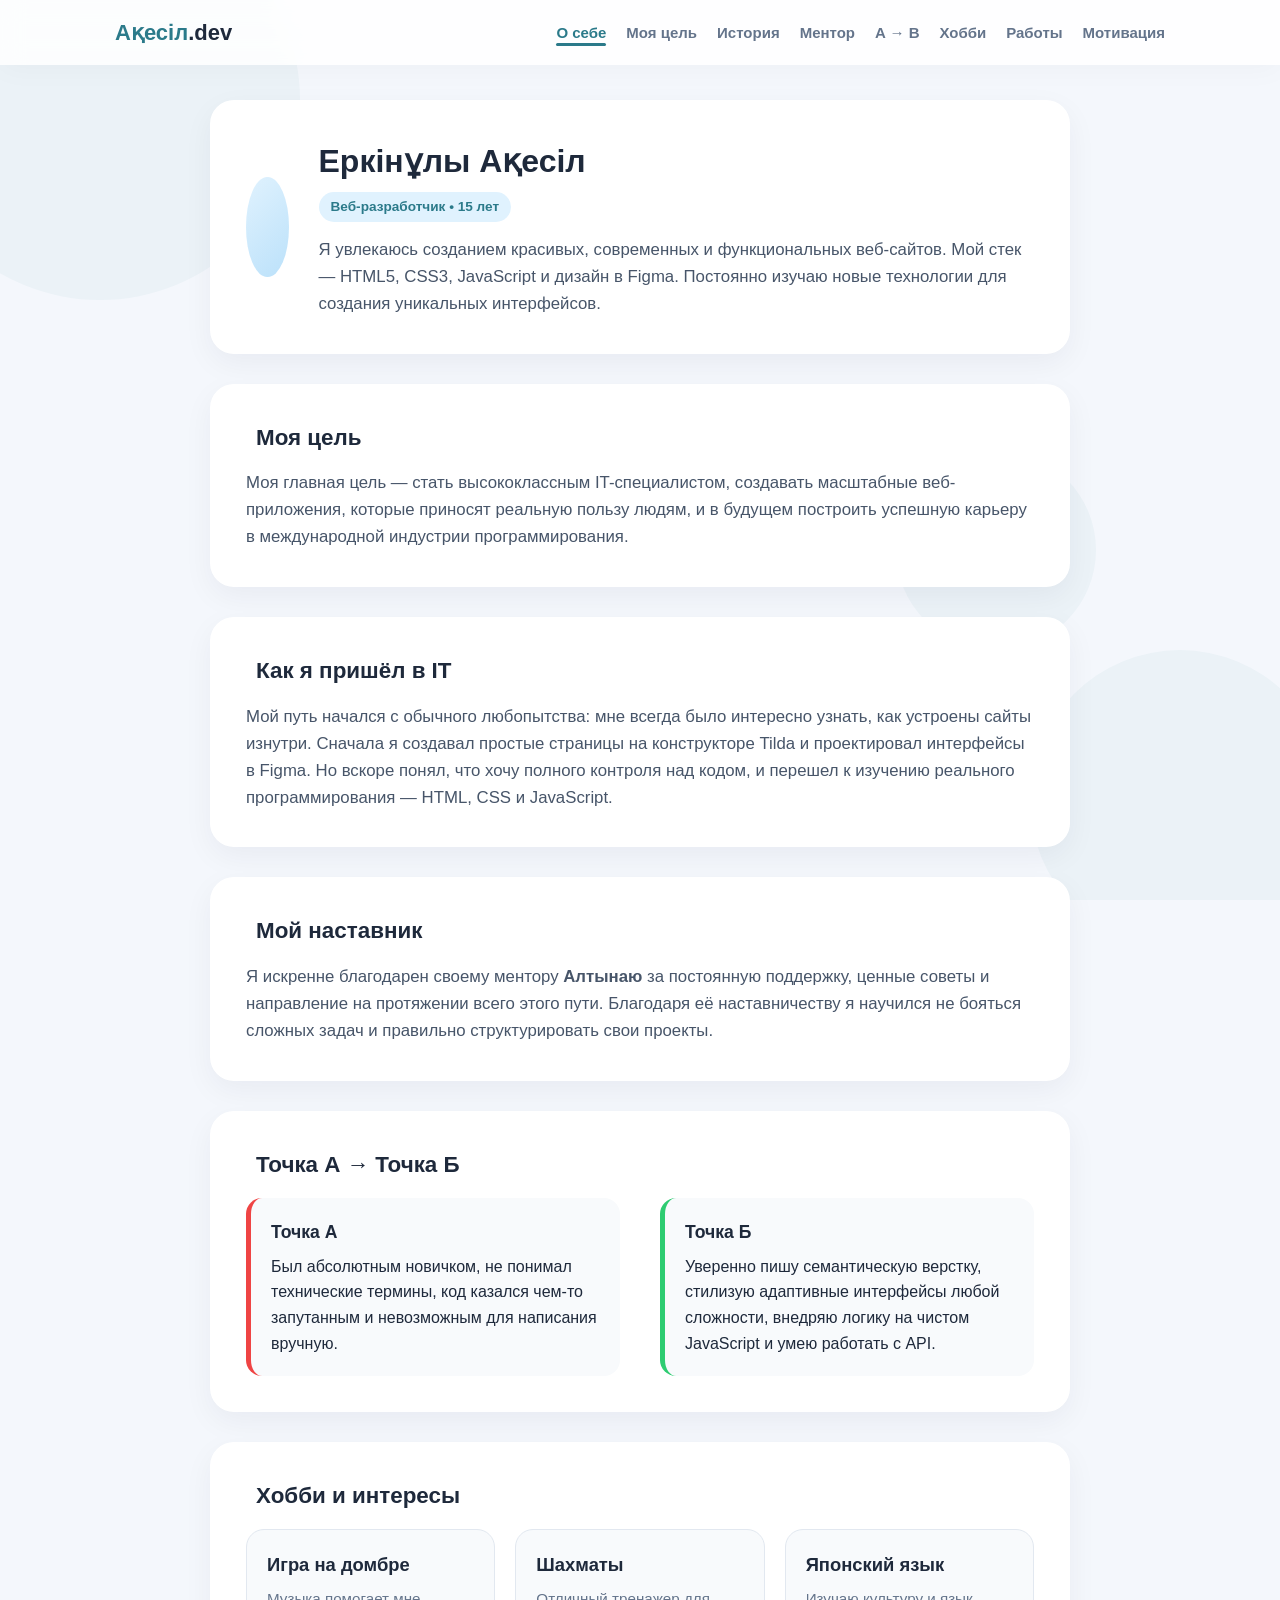
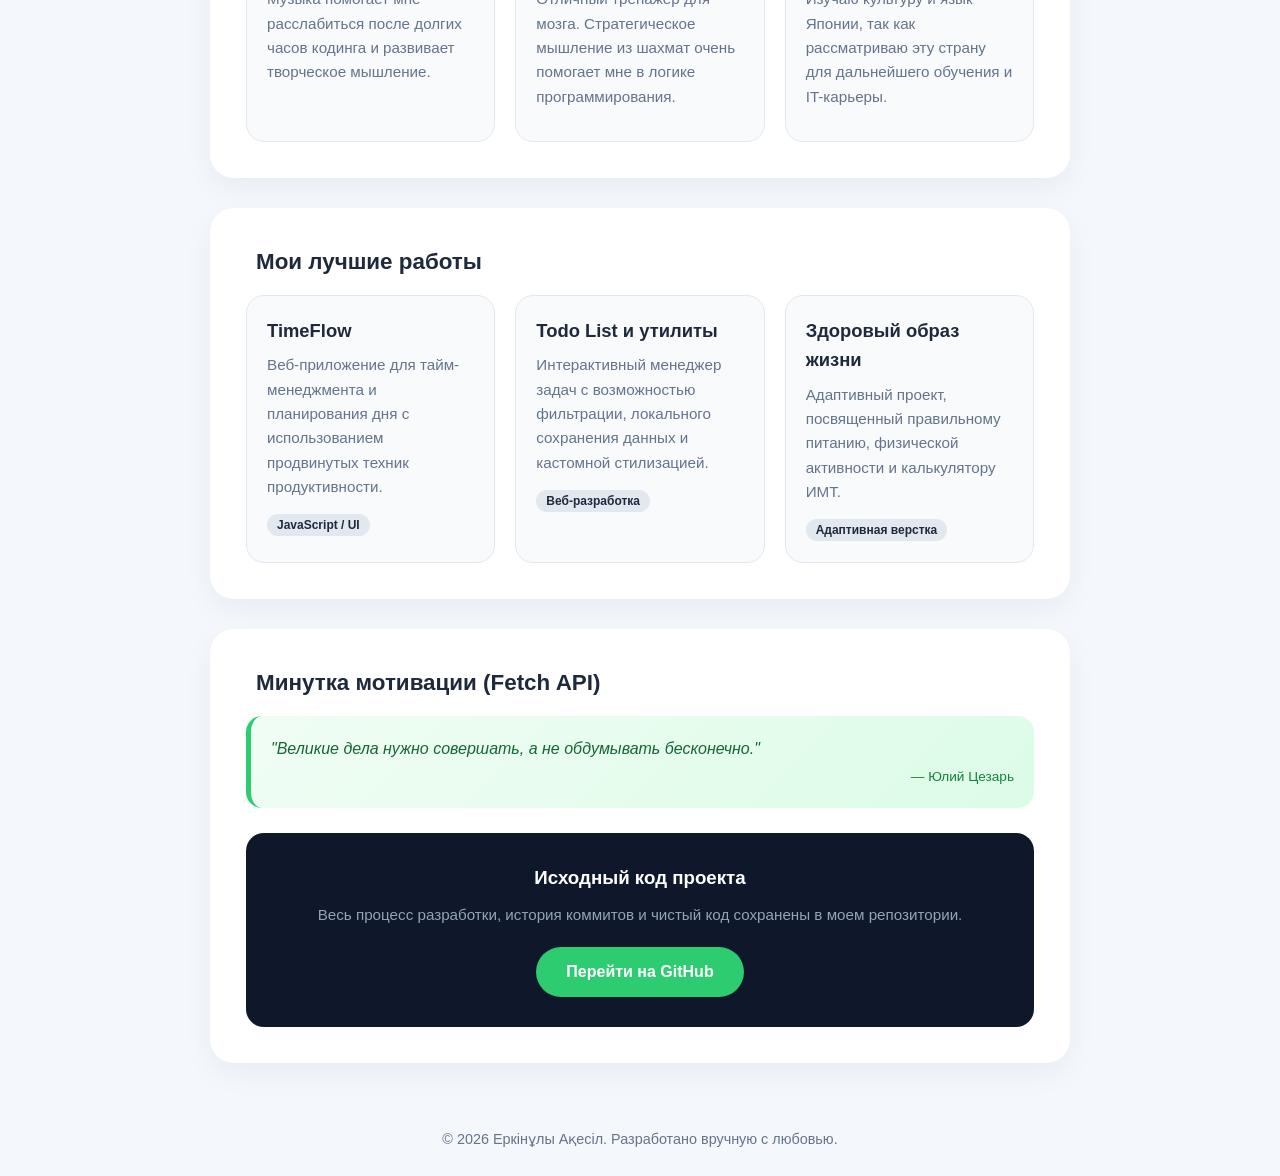
==== index.html @ fbc14b7b "Rename Index.html to index.html" ====
<!DOCTYPE html>
<html lang="ru">
<head>
    <meta charset="UTF-8">
    <meta name="viewport" content="width=device-width, initial-scale=1.0">
    <title>Портфолио | Еркінұлы Ақесіл</title>
    <link rel="stylesheet" href="Style.css">
</head>
<body>

    <div class="bg-circles">
        <div class="circle circle-1"></div>
        <div class="circle circle-2"></div>
        <div class="circle circle-3"></div>
    </div>

    <header id="header">
        <nav class="nav-container">
            <a href="#" class="logo">Ақесіл<span>.dev</span></a>
            <ul class="nav-menu" id="navMenu">
                <li><a href="#about" class="nav-link active">О себе</a></li>
                <li><a href="#target" class="nav-link">Моя цель</a></li>
                <li><a href="#history" class="nav-link">История</a></li>
                <li><a href="#mentor" class="nav-link">Ментор</a></li>
                <li><a href="#progress" class="nav-link">A → B</a></li>
                <li><a href="#hobbies" class="nav-link">Хобби</a></li>
                <li><a href="#works" class="nav-link">Работы</a></li>
                <li><a href="#api-section" class="nav-link">Мотивация</a></li>
            </ul>
            <div class="hamburger" id="hamburgerMenu">
                <span></span>
                <span></span>
                <span></span>
            </div>
        </nav>
    </header>

    <main class="content-wrapper">
        
        <section id="about" class="section-block">
            <div class="me-profile">
                <div class="me-avatar">
                    <i class="fas fa-user-astronaut"></i>
                </div>
                <div class="me-info">
                    <h1 class="me-name">Еркінұлы Ақесіл</h1>
                    <span class="badge-main">Веб-разработчик • 15 лет</span>
                    <p class="description">Я увлекаюсь созданием красивых, современных и функциональных веб-сайтов. Мой стек — HTML5, CSS3, JavaScript и дизайн в Figma. Постоянно изучаю новые технологии для создания уникальных интерфейсов.</p>
                </div>
            </div>
        </section>

        <section id="target" class="section-block">
            <h2 class="projects-title"><i class="fas fa-bullseye"></i> Моя цель</h2>
            <p class="description">Моя главная цель — стать высококлассным IT-специалистом, создавать масштабные веб-приложения, которые приносят реальную пользу людям, и в будущем построить успешную карьеру в международной индустрии программирования.</p>
        </section>

        <section id="history" class="section-block">
            <h2 class="projects-title"><i class="fas fa-route"></i> Как я пришёл в IT</h2>
            <p class="description">Мой путь начался с обычного любопытства: мне всегда было интересно узнать, как устроены сайты изнутри. Сначала я создавал простые страницы на конструкторе Tilda и проектировал интерфейсы в Figma. Но вскоре понял, что хочу полного контроля над кодом, и перешел к изучению реального программирования — HTML, CSS и JavaScript.</p>
        </section>

        <section id="mentor" class="section-block">
            <h2 class="projects-title"><i class="fas fa-chalkboard-teacher"></i> Мой наставник</h2>
            <p class="description">Я искренне благодарен своему ментору <strong>Алтынаю</strong> за постоянную поддержку, ценные советы и направление на протяжении всего этого пути. Благодаря её наставничеству я научился не бояться сложных задач и правильно структурировать свои проекты.</p>
        </section>

        <section id="progress" class="section-block">
            <h2 class="projects-title"><i class="fas fa-chart-line"></i> Точка А → Точка Б</h2>
            <div class="progress-container">
                <div class="progress-card point-a">
                    <h3>Точка А</h3>
                    <p>Был абсолютным новичком, не понимал технические термины, код казался чем-то запутанным и невозможным для написания вручную.</p>
                </div>
                <div class="arrow-icon"><i class="fas fa-arrow-right"></i></div>
                <div class="progress-card point-b">
                    <h3>Точка Б</h3>
                    <p>Уверенно пишу семантическую верстку, стилизую адаптивные интерфейсы любой сложности, внедряю логику на чистом JavaScript и умею работать с API.</p>
                </div>
            </div>
        </section>

        <section id="hobbies" class="section-block">
            <h2 class="projects-title"><i class="fas fa-heart"></i> Хобби и интересы</h2>
            <div class="projects-grid">
                <div class="project hobby-card">
                    <i class="fas fa-music hobby-icon"></i>
                    <h4>Игра на домбре</h4>
                    <p>Музыка помогает мне расслабиться после долгих часов кодинга и развивает творческое мышление.</p>
                </div>
                <div class="project hobby-card">
                    <i class="fas fa-chess hobby-icon"></i>
                    <h4>Шахматы</h4>
                    <p>Отличный тренажер для мозга. Стратегическое мышление из шахмат очень помогает мне в логике программирования.</p>
                </div>
                <div class="project hobby-card">
                    <i class="fas fa-language hobby-icon"></i>
                    <h4>Японский язык</h4>
                    <p>Изучаю культуру и язык Японии, так как рассматриваю эту страну для дальнейшего обучения и IT-карьеры.</p>
                </div>
            </div>
        </section>

        <section id="works" class="section-block">
            <h2 class="projects-title"><i class="fas fa-laptop-code"></i> Мои лучшие работы</h2>
            <div class="cards-grid">
                <div class="card">
                    <a href="Дип3.html" class="card-link">
                        <i class="fas fa-hourglass-half"></i>
                        <h3 class="card-title">TimeFlow</h3>
                        <p class="card-description">Веб-приложение для тайм-менеджмента и планирования дня с использованием продвинутых техник продуктивности.</p>
                        <span class="badge">JavaScript / UI</span>
                    </a>
                </div>
                <div class="card">
                    <a href="Дип4.html" class="card-link">
                        <i class="fas fa-list-check"></i>
                        <h3 class="card-title">Todo List и утилиты</h3>
                        <p class="card-description">Интерактивный менеджер задач с возможностью фильтрации, локального сохранения данных и кастомной стилизацией.</p>
                        <span class="badge">Веб-разработка</span>
                    </a>
                </div>
                <div class="card">
                    <a href="Ю.html" class="card-link">
                        <i class="fas fa-heartbeat"></i>
                        <h3 class="card-title">Здоровый образ жизни</h3>
                        <p class="card-description">Адаптивный проект, посвященный правильному питанию, физической активности и калькулятору ИМТ.</p>
                        <span class="badge">Адаптивная верстка</span>
                    </a>
                </div>
            </div>
        </section>

        <section id="api-section" class="section-block">
            <h2 class="projects-title"><i class="fas fa-quote-left"></i> Минутка мотивации (Fetch API)</h2>
            <div id="quote-container" class="quote-box">
                <p id="quote-text">Загрузка вдохновляющей цитаты...</p>
                <span id="quote-author"></span>
            </div>
            
            <div class="github-container">
                <h3><i class="fab fa-github"></i> Исходный код проекта</h3>
                <p>Весь процесс разработки, история коммитов и чистый код сохранены в моем репозитории.</p>
                <a href="https://github.com/твоё-имя-пользователя" target="_blank" class="github-btn">Перейти на GitHub</a>
            </div>
        </section>

    </main>

    <footer>
        <p>© 2026 Еркінұлы Ақесіл. Разработано вручную с любовью.</p>
    </footer>

    <script src="Script.js"></script>
</body>
</html>
---- Style.css ----
/* --- Сброс стилей и базовые настройки --- */
* {
    margin: 0;
    padding: 0;
    box-sizing: border-box;
    font-family: 'Segoe UI', Tahoma, Geneva, Verdana, sans-serif;
    scroll-behavior: smooth;
}

:root {
    --primary-color: #2b7a8a;
    --accent-color: #2ecc71;
    --dark-color: #1e293b;
    --light-bg: #f4f7fc;
    --card-shadow: 0 10px 30px rgba(0, 20, 50, 0.05);
    --transition-smooth: all 0.3s cubic-bezier(0.4, 0, 0.2, 1);
}

body {
    background-color: var(--light-bg);
    color: var(--dark-color);
    line-height: 1.6;
    overflow-x: hidden;
}

/* --- Анимациялық фон --- */
.bg-circles {
    position: fixed;
    top: 0;
    left: 0;
    width: 100%;
    height: 100%;
    z-index: -1;
    overflow: hidden;
}

.circle {
    position: absolute;
    background: rgba(43, 122, 138, 0.04);
    border-radius: 50%;
    animation: floatAnimation 20s infinite linear;
}

.circle-1 { width: 400px; height: 400px; top: -100px; left: -100px; }
.circle-2 { width: 300px; height: 300px; bottom: -50px; right: -50px; animation-duration: 25s; animation-direction: reverse; }
.circle-3 { width: 200px; height: 200px; top: 50%; left: 70%; animation-duration: 15s; }

@keyframes floatAnimation {
    0% { transform: translateY(0) rotate(0deg); }
    50% { transform: translateY(-20px) rotate(180deg); }
    100% { transform: translateY(0) rotate(360deg); }
}

/* --- Шапка және навигация --- */
header {
    position: fixed;
    top: 0;
    left: 0;
    width: 100%;
    background: rgba(255, 255, 255, 0.85);
    backdrop-filter: blur(12px);
    box-shadow: 0 4px 30px rgba(0, 0, 0, 0.03);
    z-index: 1000;
    transition: var(--transition-smooth);
}

.nav-container {
    display: flex;
    justify-content: space-between;
    align-items: center;
    max-width: 1100px;
    margin: 0 auto;
    padding: 15px 25px;
}

.logo {
    font-size: 22px;
    font-weight: 800;
    color: var(--primary-color);
    text-decoration: none;
}

.logo span { color: var(--dark-color); }

.nav-menu {
    display: flex;
    list-style: none;
    gap: 20px;
}

.nav-link {
    text-decoration: none;
    color: #64748b;
    font-weight: 600;
    font-size: 15px;
    transition: var(--transition-smooth);
    position: relative;
    padding: 5px 0;
}

.nav-link::after {
    content: '';
    position: absolute;
    bottom: 0;
    left: 0;
    width: 0;
    height: 3px;
    background-color: var(--primary-color);
    transition: var(--transition-smooth);
    border-radius: 2px;
}

.nav-link:hover::after, .nav-link.active::after { width: 100%; }
.nav-link:hover, .nav-link.active { color: var(--primary-color); }

/* --- Гамбургер меню (Мобильный) --- */
.hamburger {
    display: none;
    flex-direction: column;
    gap: 5px;
    cursor: pointer;
}

.hamburger span {
    width: 25px;
    height: 3px;
    background-color: var(--dark-color);
    border-radius: 2px;
    transition: var(--transition-smooth);
}

/* --- Негізгі контент құрылымы --- */
.content-wrapper {
    max-width: 900px;
    margin: 100px auto 40px auto;
    padding: 0 20px;
}

.section-block {
    background: #ffffff;
    border-radius: 24px;
    padding: 35px;
    margin-bottom: 30px;
    box-shadow: var(--card-shadow);
    border: 1px solid rgba(255, 255, 255, 0.8);
    transition: transform 0.3s ease;
}

.section-block:hover {
    transform: translateY(-2px);
}

/* --- Жеке блоктардың дизайны --- */
.me-profile {
    display: flex;
    align-items: center;
    gap: 30px;
}

.me-avatar {
    width: 100px;
    height: 100px;
    background: linear-gradient(135deg, #e0f2fe, #bbe1fa);
    border-radius: 50%;
    display: flex;
    align-items: center;
    justify-content: center;
    font-size: 2.5rem;
    color: var(--primary-color);
}

.me-name { font-size: 2rem; font-weight: 800; margin-bottom: 5px; }
.badge-main {
    display: inline-block;
    background: #e0f2fe;
    color: var(--primary-color);
    padding: 4px 12px;
    border-radius: 30px;
    font-size: 0.85rem;
    font-weight: 600;
    margin-bottom: 15px;
}

.projects-title {
    font-size: 1.4rem;
    font-weight: 700;
    margin-bottom: 15px;
    color: var(--dark-color);
    display: flex;
    align-items: center;
    gap: 10px;
}

.projects-title i { color: var(--primary-color); }
.description { color: #475569; font-size: 1.05rem; }

/* --- Точка А в Точку Б (Flexbox) --- */
.progress-container {
    display: flex;
    align-items: center;
    gap: 20px;
    margin-top: 15px;
}

.progress-card {
    flex: 1;
    padding: 20px;
    border-radius: 16px;
    background: #f8fafc;
}

.point-a { border-left: 5px solid #ef4444; }
.point-b { border-left: 5px solid var(--accent-color); }
.progress-card h3 { margin-bottom: 8px; font-size: 1.1rem; }
.arrow-icon { font-size: 1.5rem; color: #cbd5e1; }

/* --- Сеть Карт / Grids (Хобби және Работы) --- */
.projects-grid, .cards-grid {
    display: grid;
    grid-template-columns: repeat(auto-fit, minmax(240px, 1fr));
    gap: 20px;
    margin-top: 15px;
}

.project, .card {
    background: #f8fafc;
    border-radius: 18px;
    padding: 20px;
    border: 1px solid #e2e8f0;
    transition: var(--transition-smooth);
}

.card-link { text-decoration: none; color: inherit; }
.card:hover {
    transform: translateY(-5px);
    box-shadow: 0 15px 30px rgba(0,0,0,0.05);
    border-color: #cbd5e1;
}

.hobby-icon, .card i {
    font-size: 2rem;
    color: var(--primary-color);
    margin-bottom: 12px;
}

.project h4, .card h3 { margin-bottom: 8px; font-size: 1.15rem; }
.project p, .card p { font-size: 0.95rem; color: #64748b; margin-bottom: 12px; }

.badge {
    background: #e2e8f0;
    padding: 4px 10px;
    border-radius: 30px;
    font-size: 0.75rem;
    font-weight: 600;
}

/* --- API Блок және GitHub --- */
.quote-box {
    background: linear-gradient(135deg, #f0fdf4, #dcfce7);
    padding: 20px;
    border-radius: 16px;
    margin-bottom: 25px;
    border-left: 5px solid var(--accent-color);
}

#quote-text { font-style: italic; font-weight: 500; color: #166534; }
#quote-author { display: block; text-align: right; margin-top: 5px; font-size: 0.85rem; color: #15803d; }

.github-container {
    text-align: center;
    background: #0f172a;
    color: white;
    padding: 30px;
    border-radius: 18px;
}

.github-container h3 { margin-bottom: 10px; }
.github-container p { color: #94a3b8; margin-bottom: 20px; font-size: 0.95rem; }

.github-btn {
    display: inline-block;
    background: var(--accent-color);
    color: white;
    text-decoration: none;
    padding: 12px 30px;
    border-radius: 30px;
    font-weight: 600;
    transition: var(--transition-smooth);
}

.github-btn:hover { background: #27ae60; transform: scale(1.03); }

footer {
    text-align: center;
    padding: 25px;
    color: #64748b;
    font-size: 0.9rem;
}

/* --- АДАПТИВТІЛІК (Медиа-запросы) --- */
@media (max-width: 768px) {
    .hamburger { display: flex; }
    
    .nav-menu {
        position: fixed;
        top: 60px;
        left: -100%;
        width: 100%;
        height: calc(100vh - 60px);
        background: white;
        flex-direction: column;
        align-items: center;
        padding-top: 40px;
        transition: var(--transition-smooth);
        box-shadow: 0 10px 20px rgba(0,0,0,0.05);
    }
    
    .nav-menu.active { left: 0; }
    .me-profile { flex-direction: column; text-align: center; }
    .progress-container { flex-direction: column; }
    .arrow-icon { transform: rotate(90deg); margin: 5px 0; }
}
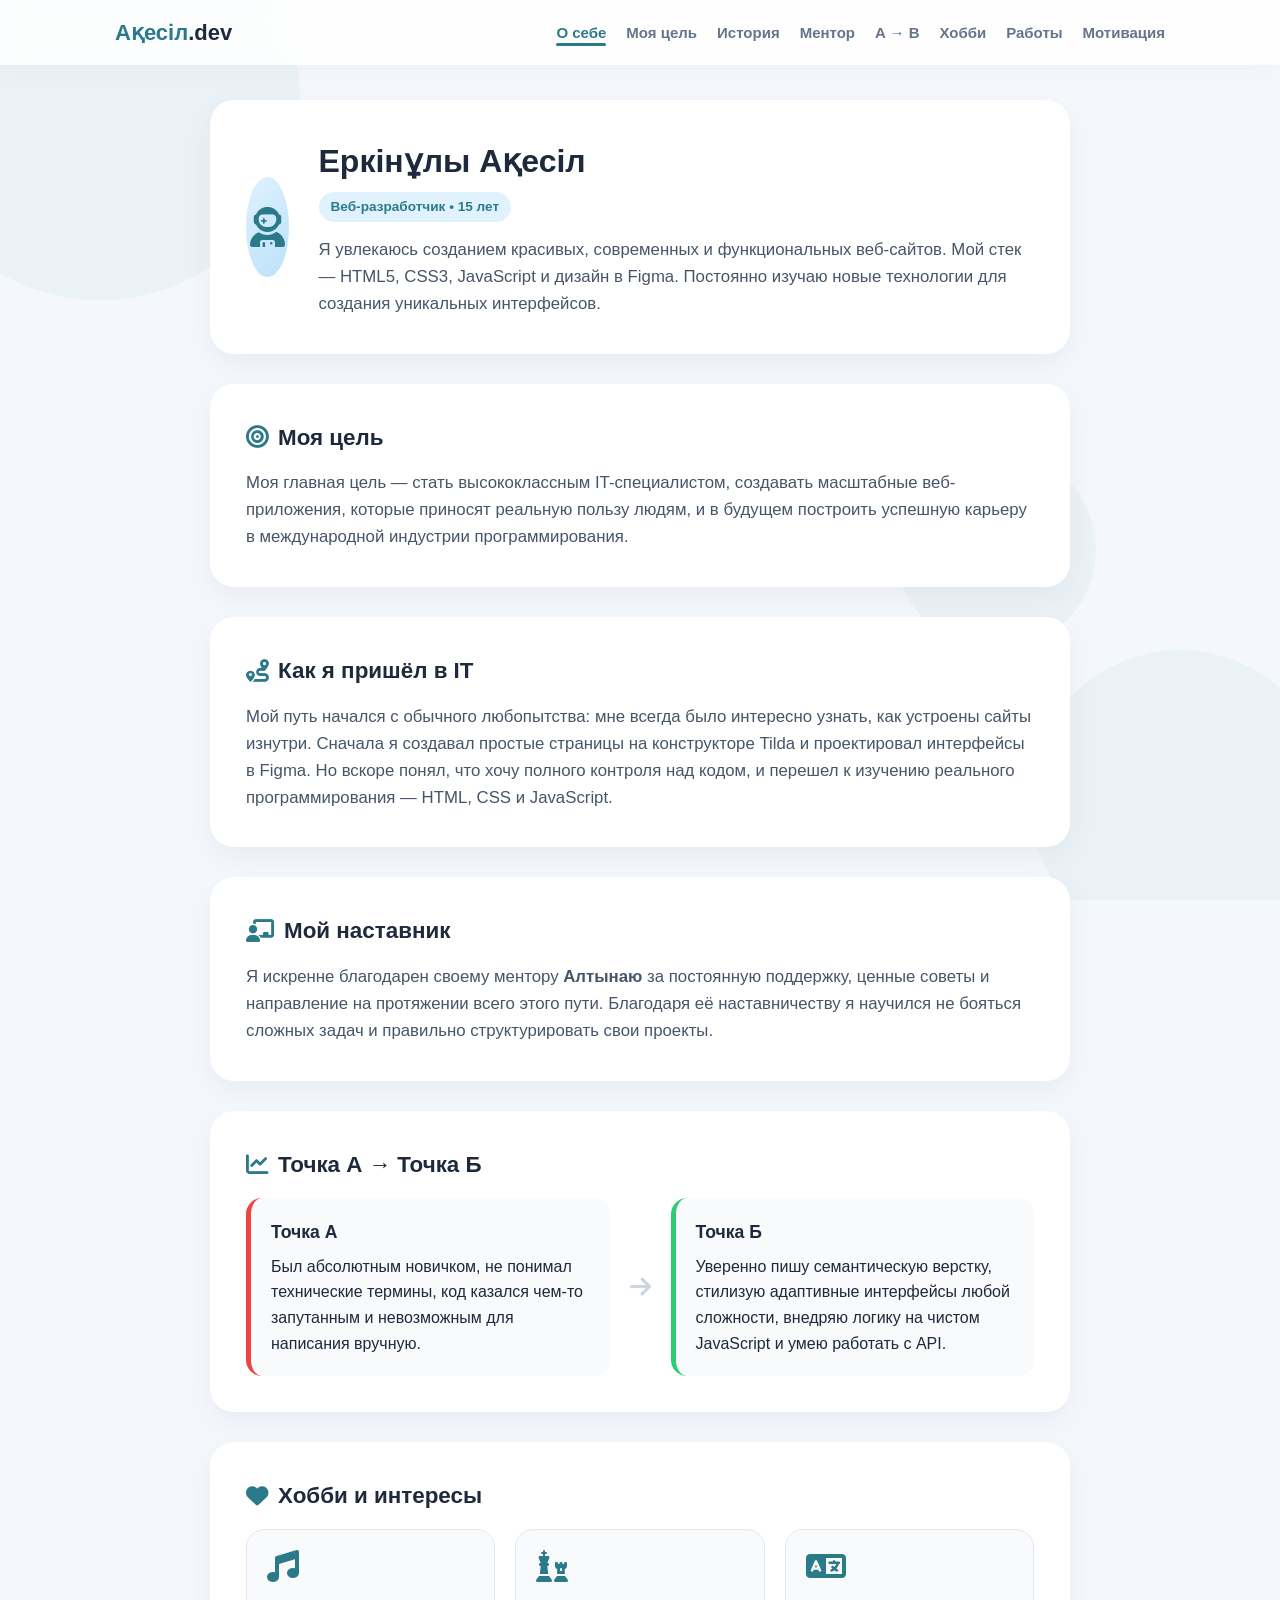
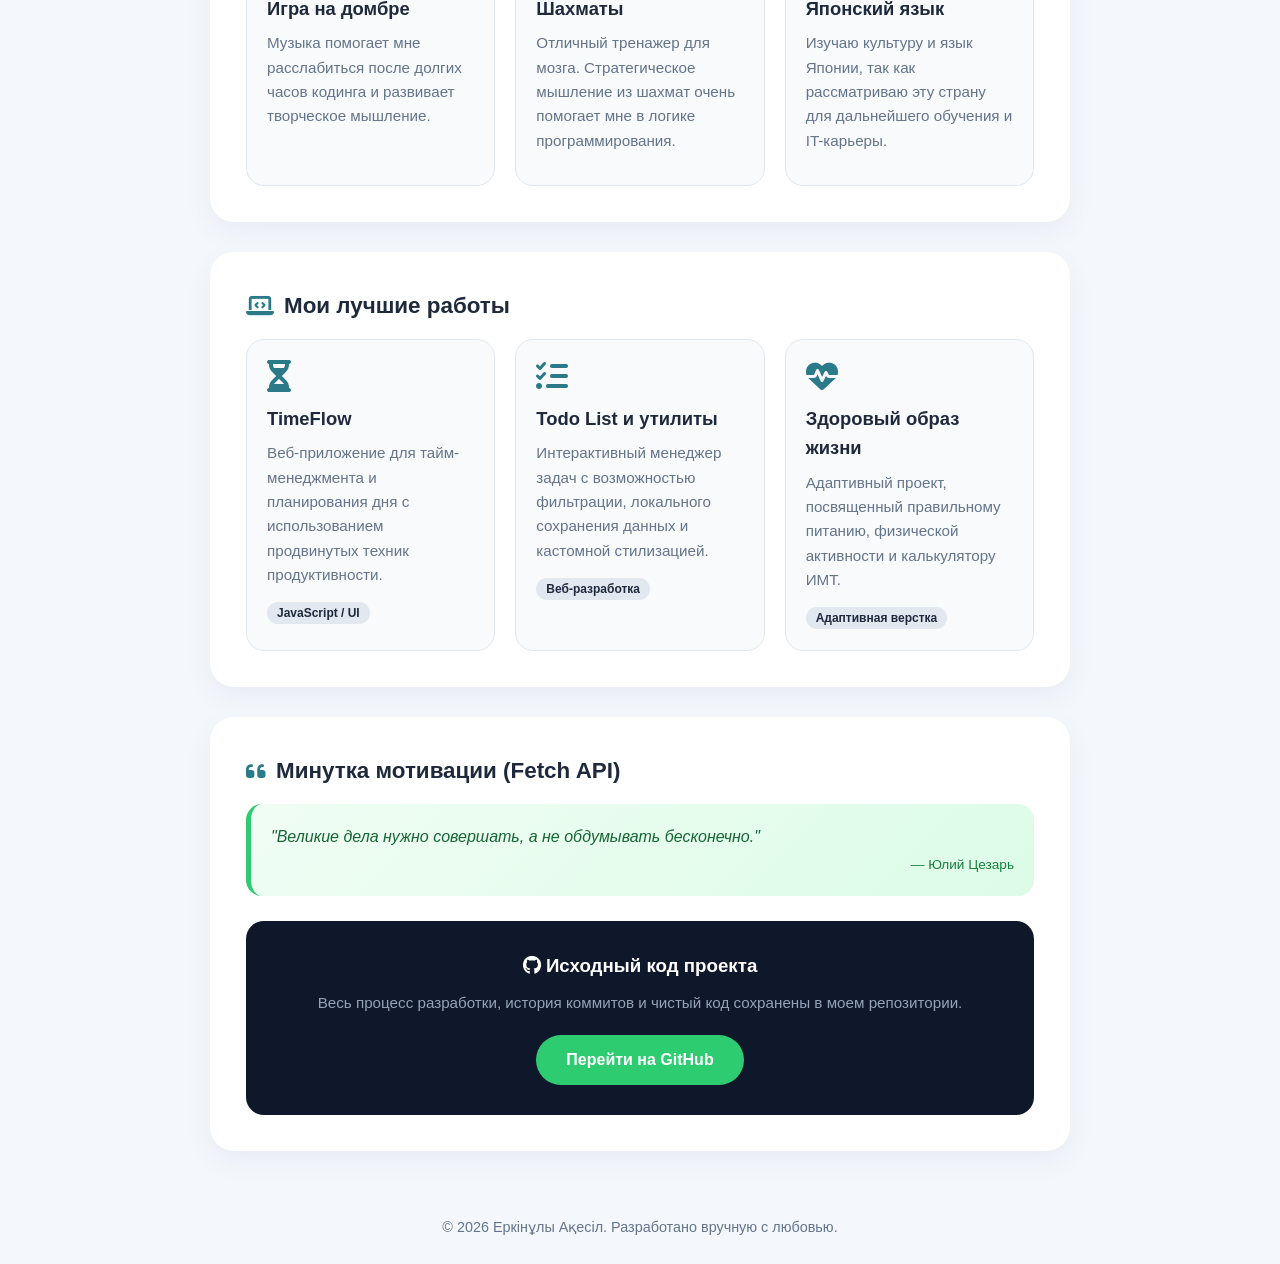
==== commit 130fecef: "Update index.html" ====
--- a/index.html
+++ b/index.html
@@ -4,7 +4,8 @@
     <meta charset="UTF-8">
     <meta name="viewport" content="width=device-width, initial-scale=1.0">
     <title>Портфолио | Еркінұлы Ақесіл</title>
-    <link rel="stylesheet" href="Style.css">
+    <link rel="stylesheet" href="https://cdnjs.cloudflare.com/ajax/libs/font-awesome/6.4.0/css/all.min.css">
+    <link rel="stylesheet" href="style.css">
 </head>
 <body>
 
@@ -151,6 +152,6 @@
         <p>© 2026 Еркінұлы Ақесіл. Разработано вручную с любовью.</p>
     </footer>
 
-    <script src="Script.js"></script>
+    <script src="script.js"></script>
 </body>
 </html>
--- a/style.css
+++ b/style.css
@@ -0,0 +1,322 @@
+/* --- Сброс стилей и базовые настройки --- */
+* {
+    margin: 0;
+    padding: 0;
+    box-sizing: border-box;
+    font-family: 'Segoe UI', Tahoma, Geneva, Verdana, sans-serif;
+    scroll-behavior: smooth;
+}
+
+:root {
+    --primary-color: #2b7a8a;
+    --accent-color: #2ecc71;
+    --dark-color: #1e293b;
+    --light-bg: #f4f7fc;
+    --card-shadow: 0 10px 30px rgba(0, 20, 50, 0.05);
+    --transition-smooth: all 0.3s cubic-bezier(0.4, 0, 0.2, 1);
+}
+
+body {
+    background-color: var(--light-bg);
+    color: var(--dark-color);
+    line-height: 1.6;
+    overflow-x: hidden;
+}
+
+/* --- Анимациялық фон --- */
+.bg-circles {
+    position: fixed;
+    top: 0;
+    left: 0;
+    width: 100%;
+    height: 100%;
+    z-index: -1;
+    overflow: hidden;
+}
+
+.circle {
+    position: absolute;
+    background: rgba(43, 122, 138, 0.04);
+    border-radius: 50%;
+    animation: floatAnimation 20s infinite linear;
+}
+
+.circle-1 { width: 400px; height: 400px; top: -100px; left: -100px; }
+.circle-2 { width: 300px; height: 300px; bottom: -50px; right: -50px; animation-duration: 25s; animation-direction: reverse; }
+.circle-3 { width: 200px; height: 200px; top: 50%; left: 70%; animation-duration: 15s; }
+
+@keyframes floatAnimation {
+    0% { transform: translateY(0) rotate(0deg); }
+    50% { transform: translateY(-20px) rotate(180deg); }
+    100% { transform: translateY(0) rotate(360deg); }
+}
+
+/* --- Шапка және навигация --- */
+header {
+    position: fixed;
+    top: 0;
+    left: 0;
+    width: 100%;
+    background: rgba(255, 255, 255, 0.85);
+    backdrop-filter: blur(12px);
+    box-shadow: 0 4px 30px rgba(0, 0, 0, 0.03);
+    z-index: 1000;
+    transition: var(--transition-smooth);
+}
+
+.nav-container {
+    display: flex;
+    justify-content: space-between;
+    align-items: center;
+    max-width: 1100px;
+    margin: 0 auto;
+    padding: 15px 25px;
+}
+
+.logo {
+    font-size: 22px;
+    font-weight: 800;
+    color: var(--primary-color);
+    text-decoration: none;
+}
+
+.logo span { color: var(--dark-color); }
+
+.nav-menu {
+    display: flex;
+    list-style: none;
+    gap: 20px;
+}
+
+.nav-link {
+    text-decoration: none;
+    color: #64748b;
+    font-weight: 600;
+    font-size: 15px;
+    transition: var(--transition-smooth);
+    position: relative;
+    padding: 5px 0;
+}
+
+.nav-link::after {
+    content: '';
+    position: absolute;
+    bottom: 0;
+    left: 0;
+    width: 0;
+    height: 3px;
+    background-color: var(--primary-color);
+    transition: var(--transition-smooth);
+    border-radius: 2px;
+}
+
+.nav-link:hover::after, .nav-link.active::after { width: 100%; }
+.nav-link:hover, .nav-link.active { color: var(--primary-color); }
+
+/* --- Гамбургер меню (Мобильный) --- */
+.hamburger {
+    display: none;
+    flex-direction: column;
+    gap: 5px;
+    cursor: pointer;
+}
+
+.hamburger span {
+    width: 25px;
+    height: 3px;
+    background-color: var(--dark-color);
+    border-radius: 2px;
+    transition: var(--transition-smooth);
+}
+
+/* --- Негізгі контент құрылымы --- */
+.content-wrapper {
+    max-width: 900px;
+    margin: 100px auto 40px auto;
+    padding: 0 20px;
+}
+
+.section-block {
+    background: #ffffff;
+    border-radius: 24px;
+    padding: 35px;
+    margin-bottom: 30px;
+    box-shadow: var(--card-shadow);
+    border: 1px solid rgba(255, 255, 255, 0.8);
+    transition: transform 0.3s ease;
+}
+
+.section-block:hover {
+    transform: translateY(-2px);
+}
+
+/* --- Жеке блоктардың дизайны --- */
+.me-profile {
+    display: flex;
+    align-items: center;
+    gap: 30px;
+}
+
+.me-avatar {
+    width: 100px;
+    height: 100px;
+    background: linear-gradient(135deg, #e0f2fe, #bbe1fa);
+    border-radius: 50%;
+    display: flex;
+    align-items: center;
+    justify-content: center;
+    font-size: 2.5rem;
+    color: var(--primary-color);
+}
+
+.me-name { font-size: 2rem; font-weight: 800; margin-bottom: 5px; }
+.badge-main {
+    display: inline-block;
+    background: #e0f2fe;
+    color: var(--primary-color);
+    padding: 4px 12px;
+    border-radius: 30px;
+    font-size: 0.85rem;
+    font-weight: 600;
+    margin-bottom: 15px;
+}
+
+.projects-title {
+    font-size: 1.4rem;
+    font-weight: 700;
+    margin-bottom: 15px;
+    color: var(--dark-color);
+    display: flex;
+    align-items: center;
+    gap: 10px;
+}
+
+.projects-title i { color: var(--primary-color); }
+.description { color: #475569; font-size: 1.05rem; }
+
+/* --- Точка А в Точку Б (Flexbox) --- */
+.progress-container {
+    display: flex;
+    align-items: center;
+    gap: 20px;
+    margin-top: 15px;
+}
+
+.progress-card {
+    flex: 1;
+    padding: 20px;
+    border-radius: 16px;
+    background: #f8fafc;
+}
+
+.point-a { border-left: 5px solid #ef4444; }
+.point-b { border-left: 5px solid var(--accent-color); }
+.progress-card h3 { margin-bottom: 8px; font-size: 1.1rem; }
+.arrow-icon { font-size: 1.5rem; color: #cbd5e1; }
+
+/* --- Сеть Карт / Grids (Хобби және Работы) --- */
+.projects-grid, .cards-grid {
+    display: grid;
+    grid-template-columns: repeat(auto-fit, minmax(240px, 1fr));
+    gap: 20px;
+    margin-top: 15px;
+}
+
+.project, .card {
+    background: #f8fafc;
+    border-radius: 18px;
+    padding: 20px;
+    border: 1px solid #e2e8f0;
+    transition: var(--transition-smooth);
+}
+
+.card-link { text-decoration: none; color: inherit; }
+.card:hover {
+    transform: translateY(-5px);
+    box-shadow: 0 15px 30px rgba(0,0,0,0.05);
+    border-color: #cbd5e1;
+}
+
+.hobby-icon, .card i {
+    font-size: 2rem;
+    color: var(--primary-color);
+    margin-bottom: 12px;
+}
+
+.project h4, .card h3 { margin-bottom: 8px; font-size: 1.15rem; }
+.project p, .card p { font-size: 0.95rem; color: #64748b; margin-bottom: 12px; }
+
+.badge {
+    background: #e2e8f0;
+    padding: 4px 10px;
+    border-radius: 30px;
+    font-size: 0.75rem;
+    font-weight: 600;
+}
+
+/* --- API Блок және GitHub --- */
+.quote-box {
+    background: linear-gradient(135deg, #f0fdf4, #dcfce7);
+    padding: 20px;
+    border-radius: 16px;
+    margin-bottom: 25px;
+    border-left: 5px solid var(--accent-color);
+}
+
+#quote-text { font-style: italic; font-weight: 500; color: #166534; }
+#quote-author { display: block; text-align: right; margin-top: 5px; font-size: 0.85rem; color: #15803d; }
+
+.github-container {
+    text-align: center;
+    background: #0f172a;
+    color: white;
+    padding: 30px;
+    border-radius: 18px;
+}
+
+.github-container h3 { margin-bottom: 10px; }
+.github-container p { color: #94a3b8; margin-bottom: 20px; font-size: 0.95rem; }
+
+.github-btn {
+    display: inline-block;
+    background: var(--accent-color);
+    color: white;
+    text-decoration: none;
+    padding: 12px 30px;
+    border-radius: 30px;
+    font-weight: 600;
+    transition: var(--transition-smooth);
+}
+
+.github-btn:hover { background: #27ae60; transform: scale(1.03); }
+
+footer {
+    text-align: center;
+    padding: 25px;
+    color: #64748b;
+    font-size: 0.9rem;
+}
+
+/* --- АДАПТИВТІЛІК (Медиа-запросы) --- */
+@media (max-width: 768px) {
+    .hamburger { display: flex; }
+    
+    .nav-menu {
+        position: fixed;
+        top: 60px;
+        left: -100%;
+        width: 100%;
+        height: calc(100vh - 60px);
+        background: white;
+        flex-direction: column;
+        align-items: center;
+        padding-top: 40px;
+        transition: var(--transition-smooth);
+        box-shadow: 0 10px 20px rgba(0,0,0,0.05);
+    }
+    
+    .nav-menu.active { left: 0; }
+    .me-profile { flex-direction: column; text-align: center; }
+    .progress-container { flex-direction: column; }
+    .arrow-icon { transform: rotate(90deg); margin: 5px 0; }
+}
